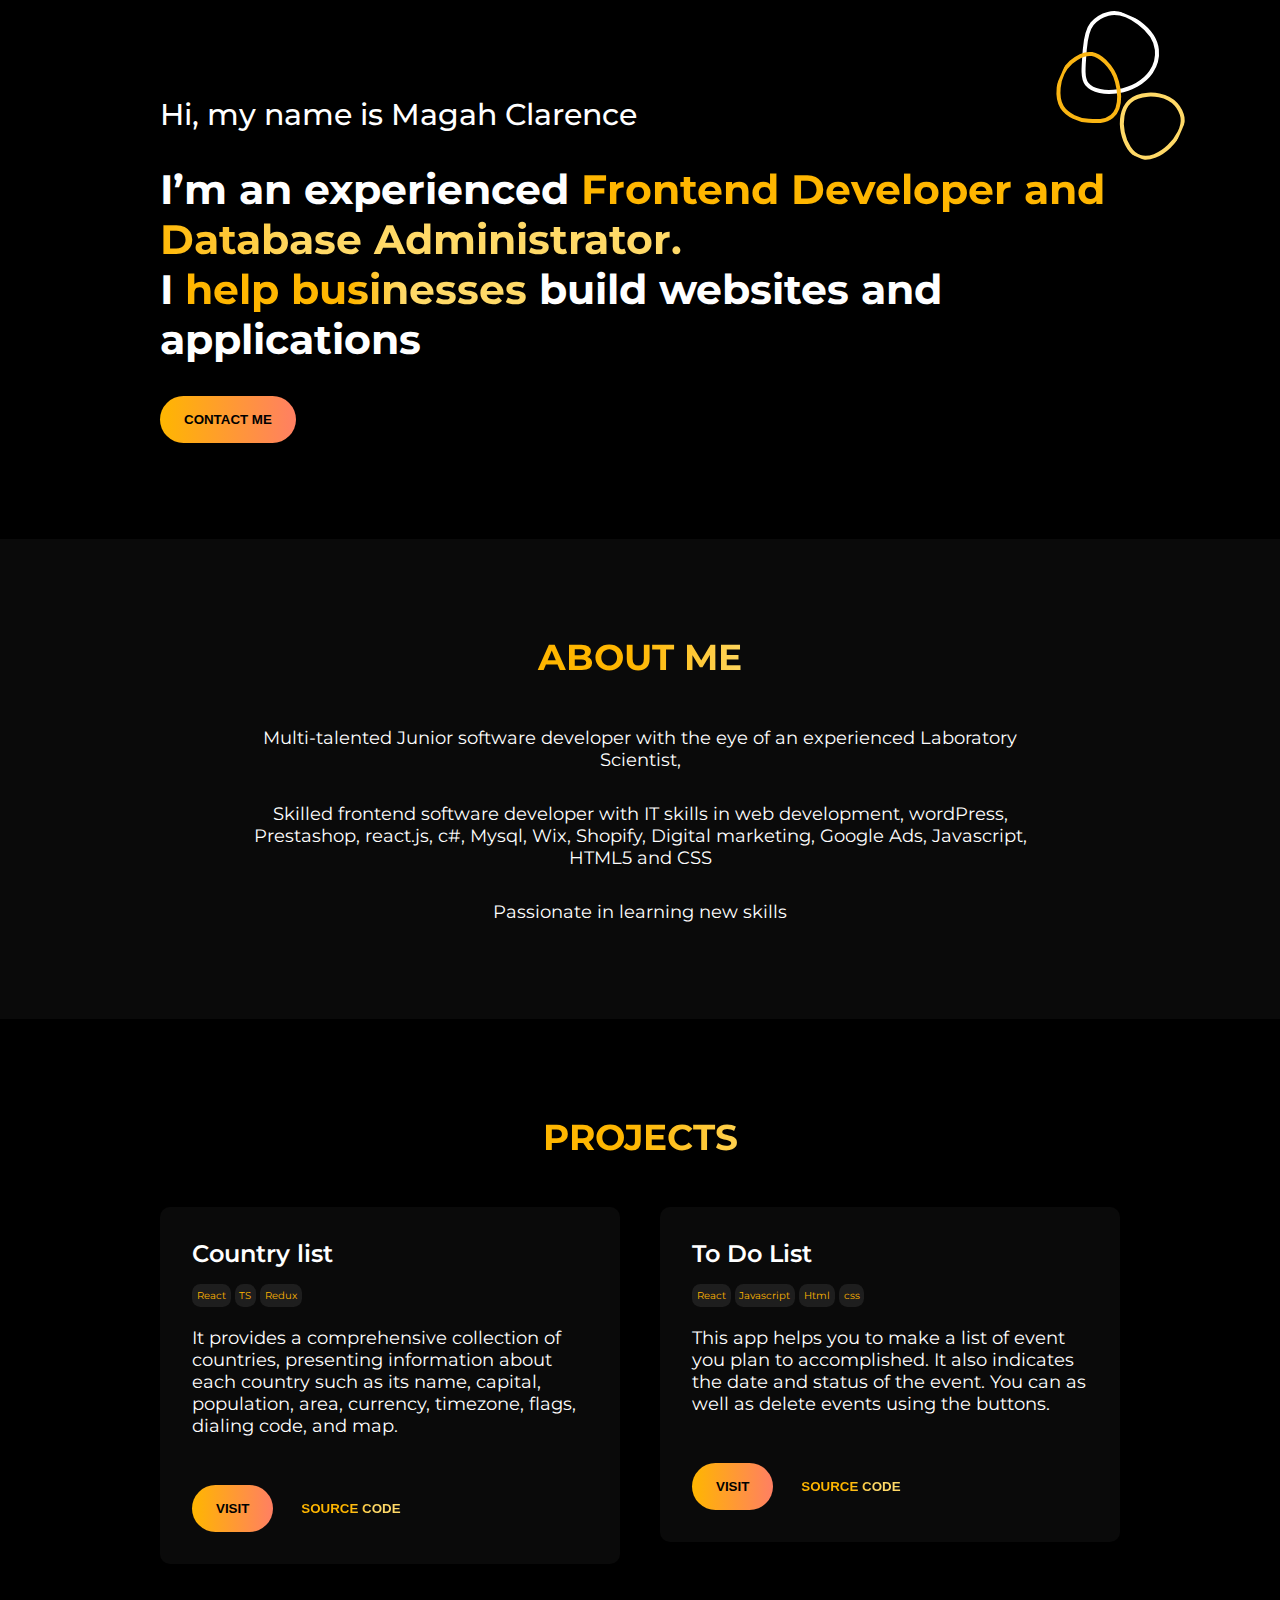
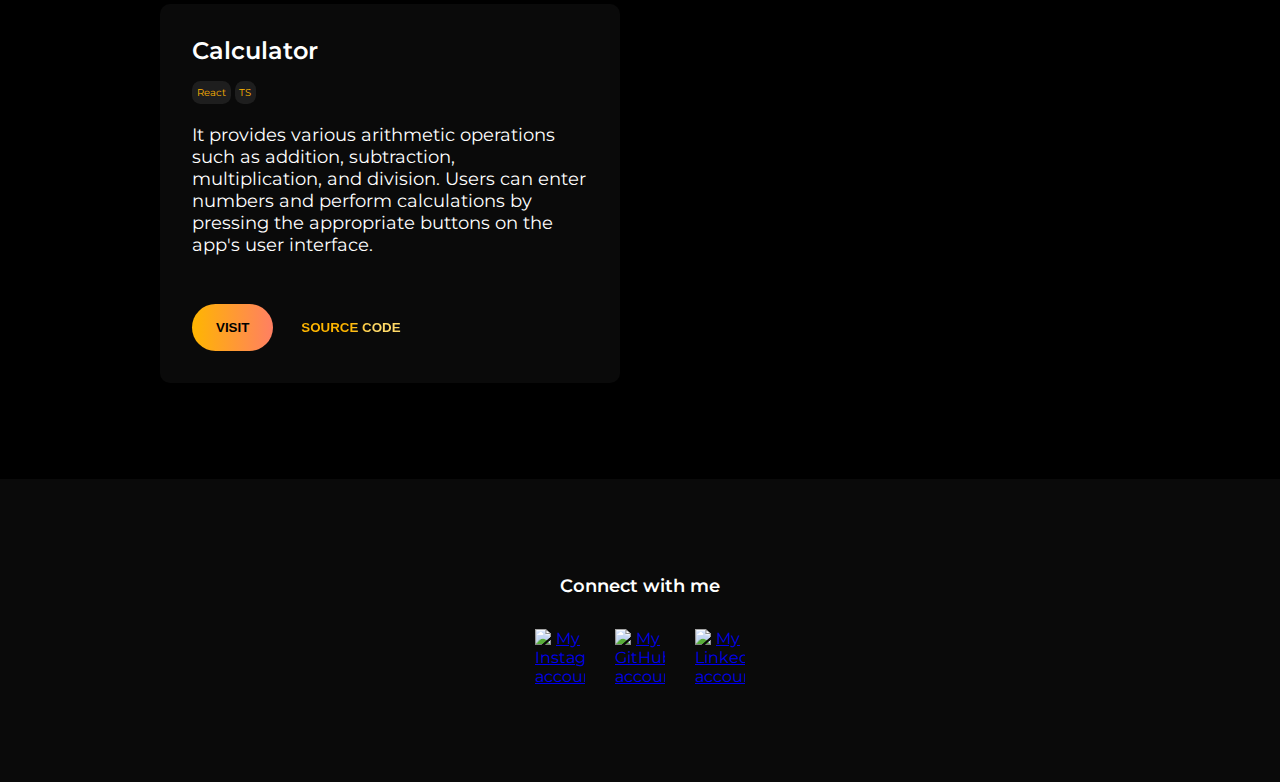
==== index.html @ 9bfbe5be "Update and rename portfolio.html to index.html" ====
<!DOCTYPE html>
<html lang="en">
  <head>
    <meta charset="UTF-8" />
    <meta http-equiv="X-UA-Compatible" content="IE=edge" />
    <meta name="viewport" content="width=device-width, initial-scale=1.0" />
    <link href="portfolio.css" rel="stylesheet" />
    <link rel="preconnect" href="https://fonts.googleapis.com" />
    <link rel="preconnect" href="https://fonts.gstatic.com" crossorigin />
    <link
      href="https://fonts.googleapis.com/css2?family=Montserrat:wght@400;500;700;900&display=swap"
      rel="stylesheet"
    />
    <title>Portfolio - Clarence</title>
  </head>
  <body>
    <header class="container-full">
      <h1 class="title">
        <span class="name mb-2">Hi, my name is Magah Clarence</span>
        <span class="mb-2">
          I’m an experienced
          <mark class="primary-gradient">Frontend Developer and Database Administrator.</mark> <br />
          I <mark class="primary-gradient">help businesses</mark> build
          websites and applications
        </span>
      </h1>
      <button class="btn btn-primary">contact me</button>
      <svg
        width="173"
        height="169"
        viewBox="0 0 173 169"
        fill="none"
        xmlns="http://www.w3.org/2000/svg"
      >
        <g clip-path="url(#clip0_27_3)">
          <path
            d="M108.13 71.9678C94.0525 93.0705 55.5222 98.2166 43.8255 83.9831C39.4053 78.5963 40.1906 68.961 41.7785 49.6757C43.2292 32.0322 46.6848 26.693 49.1103 23.7792C53.2743 18.8467 58.8989 15.3655 65.1655 13.8201C79.2809 10.4986 91.0189 19.1819 96.0002 22.8677C100.707 26.3459 112.369 34.9743 113.886 49.7293C115.04 61.0126 109.628 69.7124 108.13 71.9678V71.9678Z"
            stroke="white"
            stroke-width="4"
            stroke-miterlimit="10"
          />
          <path
            d="M73.9647 81.6592C74.7219 84.4514 80.7888 106.715 68.7955 116.515C62.1224 122.005 52.6708 121.306 45.6345 120.828C40.478 120.579 35.4311 119.262 30.8159 116.95C27.9886 115.514 22.6651 112.795 19.0348 107.066C14.4913 99.9245 15.2187 92.3852 15.6676 87.8073C15.9973 84.3709 17.4291 71.6907 28.0259 62.3572C31.1379 59.6198 39.1306 52.5923 48.9945 54.099C54.9688 55.0119 58.8765 58.6738 62.2947 61.8583C67.9163 67.2802 71.9482 74.1225 73.9647 81.6592V81.6592Z"
            stroke="#FAB513"
            stroke-width="4"
            stroke-miterlimit="10"
          />
          <path
            d="M139.53 117.718C142.189 135.907 114.962 163.203 96.8727 156.923C79.9364 151.045 71.7374 115.979 86.5757 101.636C96.9917 91.5727 115.227 95.1979 116.219 95.4077C119.782 96.169 127.253 97.8638 133.127 104.489C136.452 108.218 138.67 112.793 139.53 117.718V117.718Z"
            stroke="#FFD967"
            stroke-width="4"
            stroke-miterlimit="10"
          />
        </g>
        <defs>
          <clipPath id="clip0_27_3">
            <rect
              width="132.818"
              height="126.493"
              fill="white"
              transform="translate(121.844 168.907) rotate(-156.545)"
            />
          </clipPath>
        </defs>
      </svg>
    </header>
    <main>
      <section class="with-bg">
        <div class="about-me container-center">
          <h2 class="primary-gradient uppercase mb-3">About me</h2>
          <p class="mb-2">
            Multi-talented Junior software developer with the eye of an experienced Laboratory Scientist,
          </p>
          <p class="mb-2">
            Skilled frontend software developer with IT skills in web development, wordPress, Prestashop,
			react.js, c#, Mysql, Wix, Shopify, Digital marketing, Google Ads, Javascript, HTML5 and CSS
          </p>
          <p>Passionate in learning new skills</p>
        </div>
      </section>
      <section class="container-full projects-section">
        <h2 class="primary-gradient uppercase mb-3">projects</h2>
        <div class="projects">
          <div class="project">
            <h3 class="title">Country list</h3>
            <div class="skills">
              <span>React</span>
              <span>TS</span>
              <span>Redux</span>
            </div>
            <p class="description">
              It provides a comprehensive collection of countries, presenting information about each country
			  such as its name, capital, population, area, currency, timezone, flags, dialing code, and map.
            </p>
            <div class="actions">
              <button class="btn btn-primary">Visit</button>
              <button class="btn btn-secondary">Source code</button>
            </div>
          </div>
          <div class="project">
            <h3 class="title">To Do List</h3>
            <div class="skills">
              <span>React</span>
              <span>Javascript</span>
              <span>Html</span>
              <span>css</span>
            </div>
            <p class="description">
              This app helps you to make a list of event you plan to accomplished. It also
              indicates the date and status of the event. You can as well as delete events 
			  using the buttons.
            </p>
            <div class="actions">
              <button class="btn btn-primary">Visit</button>
              <button class="btn btn-secondary">Source code</button>
            </div>
          </div>
          <div class="project">
            <h3 class="title">Calculator</h3>
            <div class="skills">
              <span>React</span>
              <span>TS</span>
            </div>
            <p class="description">
              It provides various arithmetic operations such as addition, 
			  subtraction, multiplication, and division. Users can enter numbers and 
			  perform calculations by pressing the appropriate buttons on the app's user interface.
            </p>
            <div class="actions">
              <button class="btn btn-primary">Visit</button>
              <button class="btn btn-secondary">Source code</button>
            </div>
          </div>
        </div>
      </section>
    </main>
    <footer class="with-bg">
      <p>Connect with me</p>
      <ul>
        <li>
          <a href="https://www.instagram.com/clarence_khalifa">
            <img src="https://png.pngtree.com/png-vector/20221018/ourmid/pngtree-instagram-icon-png-image_6315974.png" alt="My Instagram account" />
          </a>
        </li>
        <li>
          <a href="https://github.com/clarence-debug">
            <img src="https://img.icons8.com/nolan/512/github.png" alt="My GitHub account" />
          </a>
        </li>
        <li>
          <a href="https://www.linkedin.com/in/clarence-abwendo-magah">
            <img src="https://cdn-icons-png.flaticon.com/512/174/174857.png" alt="My LinkedIn account" />
          </a>
        </li>
      </ul>
    </footer>
  </body>
</html>
---- portfolio.css ----
html {
  box-sizing: border-box;
  font-size: 16px;
}

*,
*:before,
*:after {
  box-sizing: inherit;
}

body,
h1,
h2,
h3,
h4,
h5,
h6,
p,
ol,
ul {
  margin: 0;
  padding: 0;
  font-weight: normal;
}

ol,
ul {
  list-style: none;
}

img {
  max-width: 100%;
  height: auto;
}
:root {
  --primary-color: #ffb600;
  --primary-light-color: #ffd967;
  --accent-color: #ff7f63;
  --black: #000;
  --white: #fff;
  --background-color: #0a0a0a;
}
body {
  font-family: 'Montserrat', sans-serif;
  background-color: var(--black);
  color: var(--white);
  max-width: 2500px;
  margin: 0 auto;
}
p {
  font-size: 18px;
  line-height: 22px;
}

h1 {
  font-size: calc(35px + 10 * (100vw - 360px) / 1560);
  font-weight: 700;
}

h2 {
  font-size: calc(30px + 10 * (100vw - 360px) / 1560);
  font-weight: 700;
}

h3 {
  font-size: calc(23px + 2 * (100vw - 360px) / 1560);
  font-weight: 600;
}

header {
  display: flex;
  flex-direction: column;
  align-items: start;
  position: relative;
}

header span {
  display: block;
}

header .title .name {
  font-weight: 500;
  font-size: calc(18px + 20 * (100vw - 360px) / 1560);
}

header svg {
  position: absolute;
  top: 0;
  right: 0;
  z-index: -1;
}

.projects-section {
  text-align: center;
}

.about-me {
  text-align: center;
}

.projects {
  display: grid;
  grid-template-columns: repeat(auto-fit, minmax(350px, 1fr));
  grid-gap: 40px;
  align-items: start;
}

.project {
  text-align: start;
  background: var(--background-color);
  border-radius: 10px;
  padding: 2rem;
}
.project .title {
  margin-bottom: 1rem;
}
.project .description {
  margin-top: 1.5rem;
}
.skills span {
  background: #1e1e1e;
  border-radius: 8.5px;
  color: var(--primary-color);
  font-size: 10px;
  padding: 0.3rem;
}
.actions {
  margin-top: 3rem;
}

/* Utility */
.container-full {
  width: 70%;
  max-width: 1500px;
  margin: 0 auto;
  padding: 6rem;
}
.container-center {
  width: 40%;
  margin: 0 auto;
  padding: 6rem;
}

.with-bg {
  background: var(--background-color);
}

.primary-gradient {
  background: linear-gradient(
    90.13deg,
    var(--primary-color) 49.01%,
    var(--primary-light-color) 63.71%
  );
  -webkit-background-clip: text;
  -webkit-text-fill-color: transparent;
  background-clip: text;
  text-fill-color: transparent;
}

.uppercase {
  text-transform: uppercase;
}
.mb-2 {
  margin-bottom: 2rem;
}
.mb-3 {
  margin-bottom: 3rem;
}

.btn {
  border-radius: 33.5px;
  padding: 1rem 1.5rem;
  border: 0;
  outline: none;
  font-weight: 900;
  text-transform: uppercase;
  cursor: pointer;
  transition: all 0.3s ease;
}
.btn-primary {
  background: linear-gradient(
    90deg,
    var(--primary-color) -0.13%,
    var(--accent-color) 100.17%
  );
  color: var(--black);
}
.btn-secondary {
  background: linear-gradient(
    90.13deg,
    var(--primary-color) 49.01%,
    var(--primary-light-color) 63.71%
  );
  -webkit-background-clip: text;
  -webkit-text-fill-color: transparent;
  background-clip: text;
  text-fill-color: transparent;
}

.btn:hover {
  transform: translateY(-2px);
}

footer {
  text-align: center;
  padding: 6rem;
}
footer p {
  margin-bottom: 2rem;
  font-weight: 600;
}
footer ul {
  display: flex;
  justify-content: center;
  gap: 30px;
}
footer ul li img {
  max-width: 50px;
}

@media (max-width: 1500px) {
  .container-full {
    width: 90%;
  }
  .container-center {
    width: 80%;
  }
}

@media (max-width: 515px) {
  header {
    text-align: center;
    width: 100%;
  }
  header .btn {
    margin: 0 auto;
  }
  .container-full {
    width: 100%;
    padding: 6rem 2rem;
  }
  .container-center {
    padding: 6rem 2rem;
    width: 100%;
  }
}
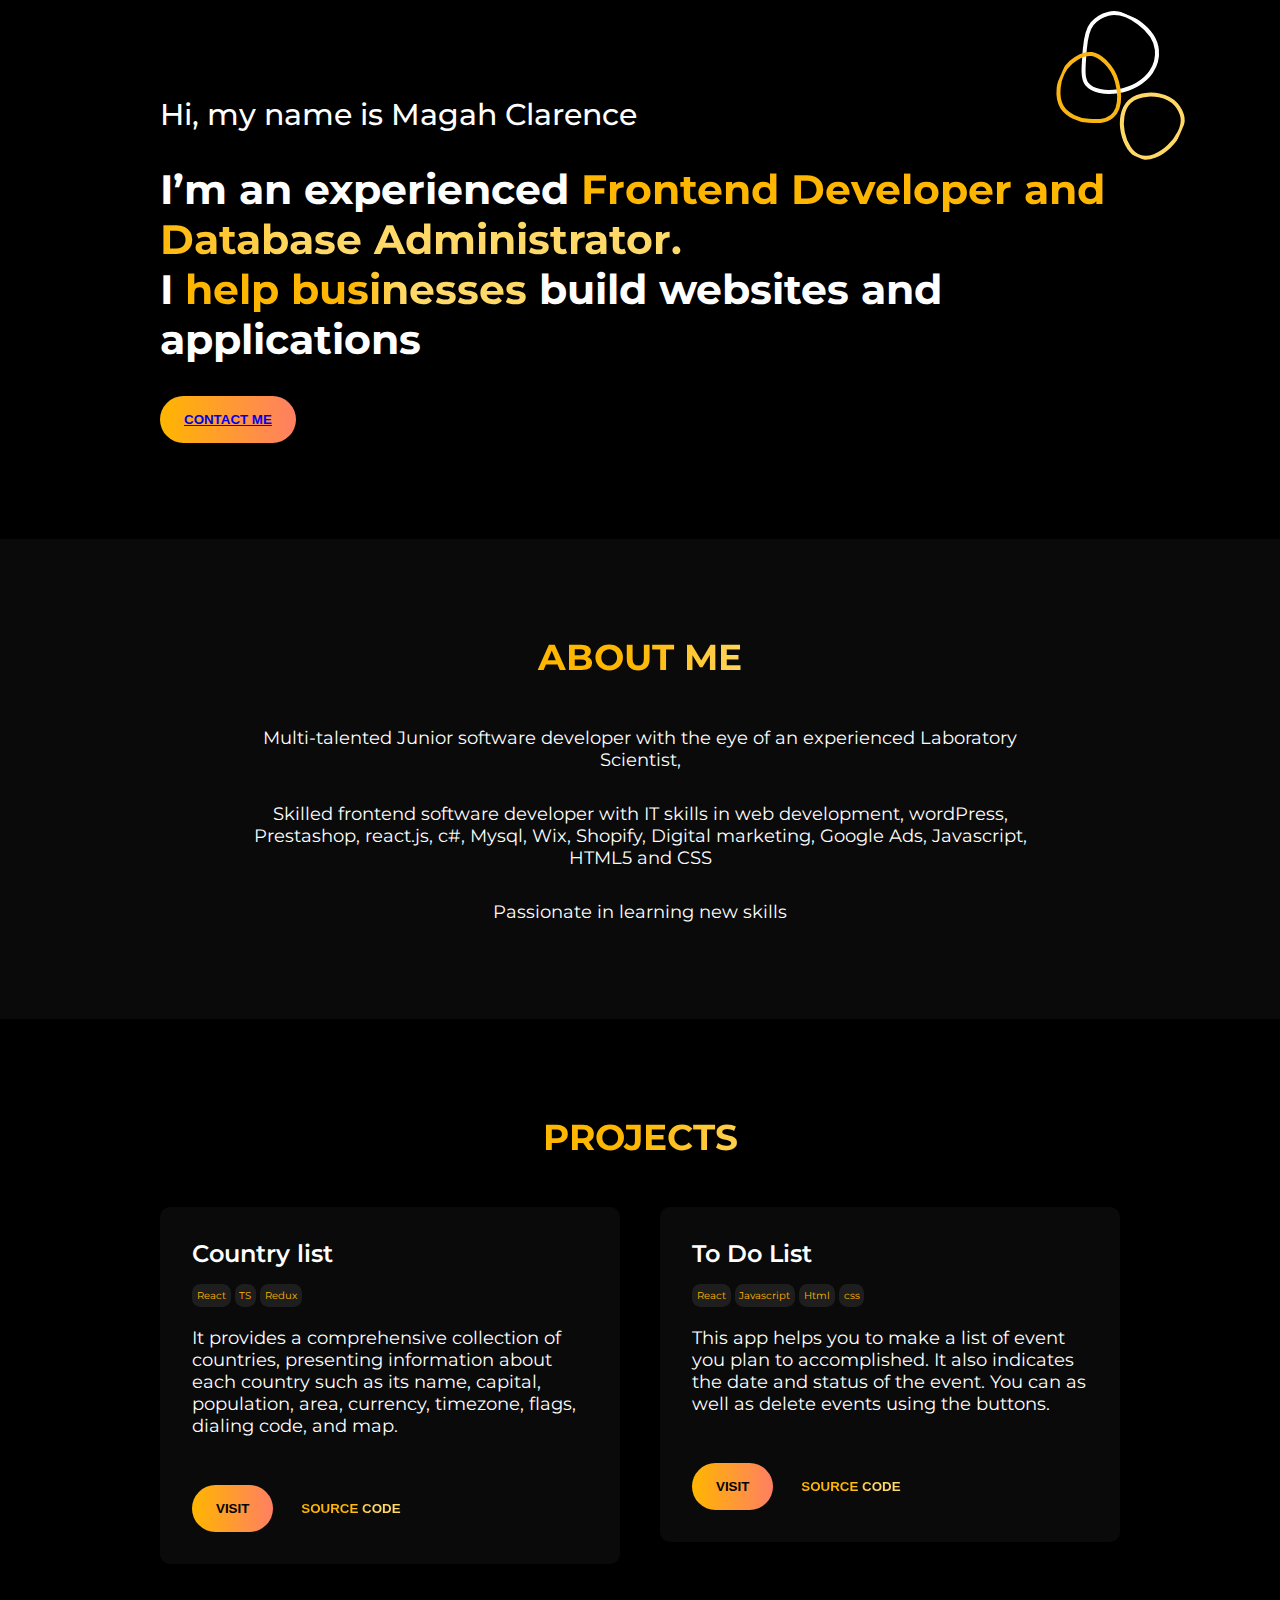
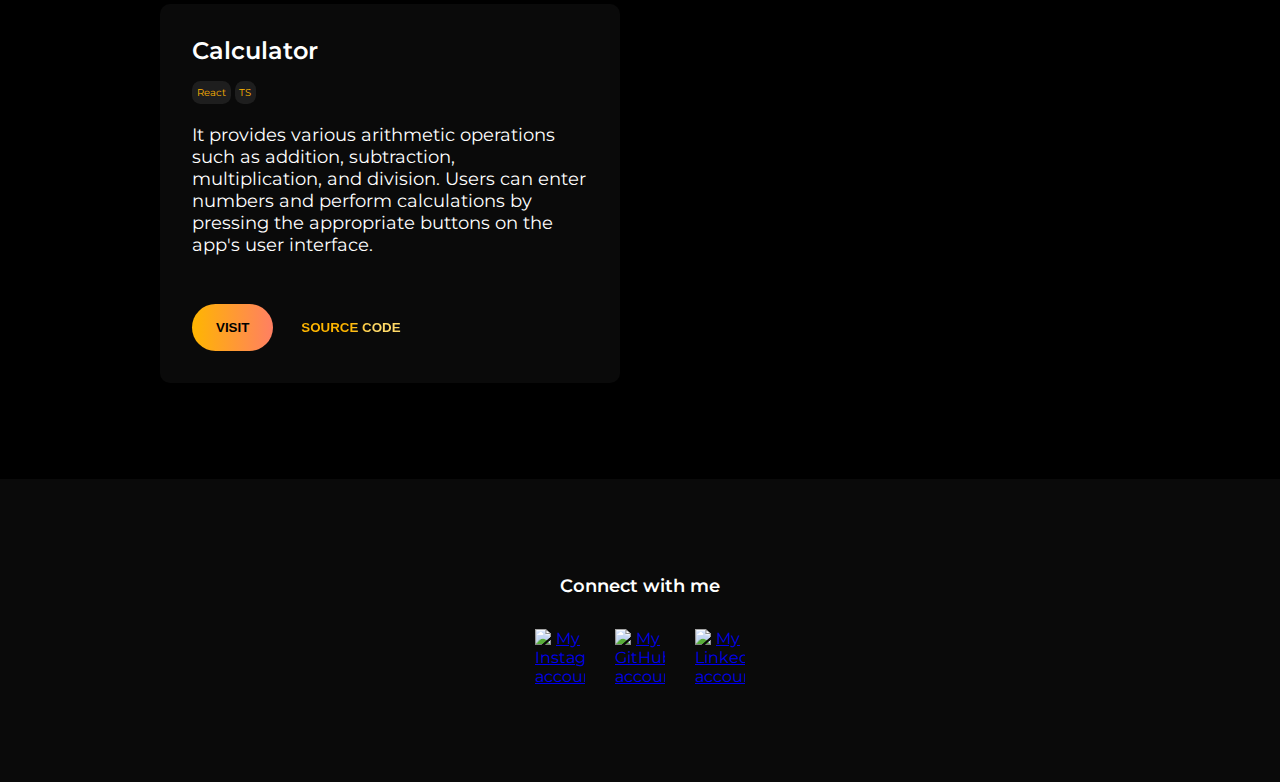
==== commit a5d3786f: "Update index.html" ====
--- a/index.html
+++ b/index.html
@@ -24,7 +24,7 @@
           websites and applications
         </span>
       </h1>
-      <button class="btn btn-primary">contact me</button>
+      <button class="btn btn-primary"> <a href="https://docs.google.com/document/d/1rPs1Rl8TO4i037OHjZTylea-aXwZDocu/edit">contact me</a> </button> 
       <svg
         width="173"
         height="169"
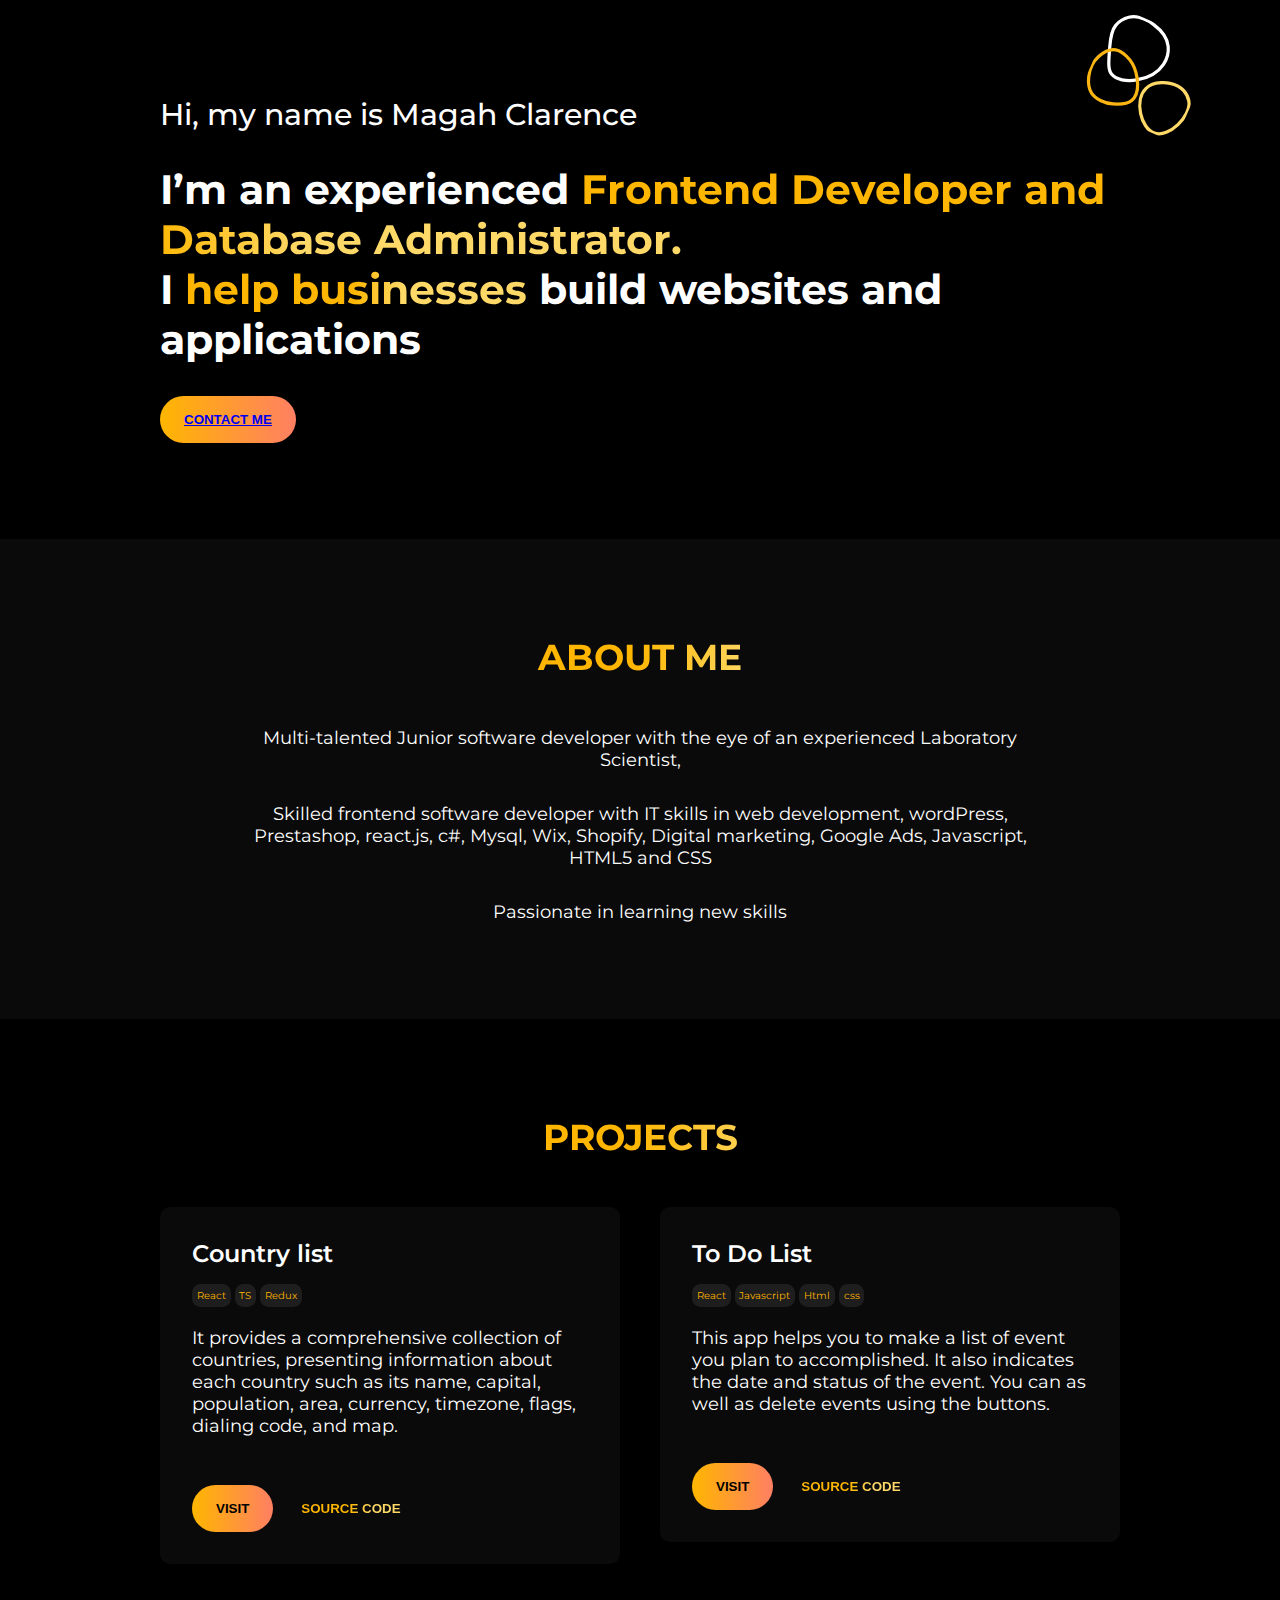
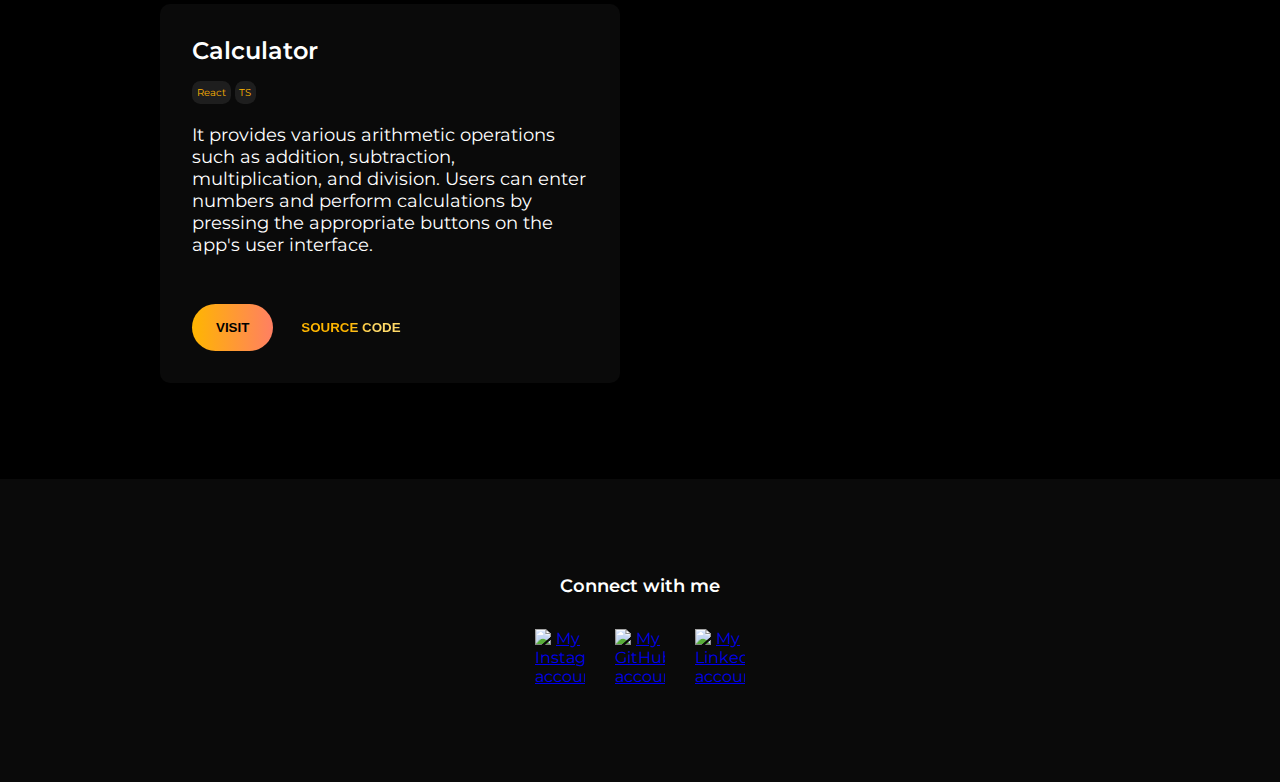
==== commit 1a2bd28b: "Update index.html" ====
--- a/index.html
+++ b/index.html
@@ -26,8 +26,8 @@
       </h1>
       <button class="btn btn-primary"> <a href="https://docs.google.com/document/d/1rPs1Rl8TO4i037OHjZTylea-aXwZDocu/edit">contact me</a> </button> 
       <svg
-        width="173"
-        height="169"
+        width="140"
+        height="149"
         viewBox="0 0 173 169"
         fill="none"
         xmlns="http://www.w3.org/2000/svg"
@@ -138,7 +138,7 @@
       <p>Connect with me</p>
       <ul>
         <li>
-          <a href="https://www.instagram.com/clarence_khalifa">
+          <a href="https://instagram.com/clarence_khalifa?igshid=MzMyNGUyNmU2YQ%3D%3D&utm_source=qr">
             <img src="https://png.pngtree.com/png-vector/20221018/ourmid/pngtree-instagram-icon-png-image_6315974.png" alt="My Instagram account" />
           </a>
         </li>
@@ -148,7 +148,7 @@
           </a>
         </li>
         <li>
-          <a href="https://www.linkedin.com/in/clarence-abwendo-magah">
+          <a href="https://www.linkedin.com/in/magah-clarence-a3ab4385?utm_source=share&utm_campaign=share_via&utm_content=profile&utm_medium=ios_app">
             <img src="https://cdn-icons-png.flaticon.com/512/174/174857.png" alt="My LinkedIn account" />
           </a>
         </li>
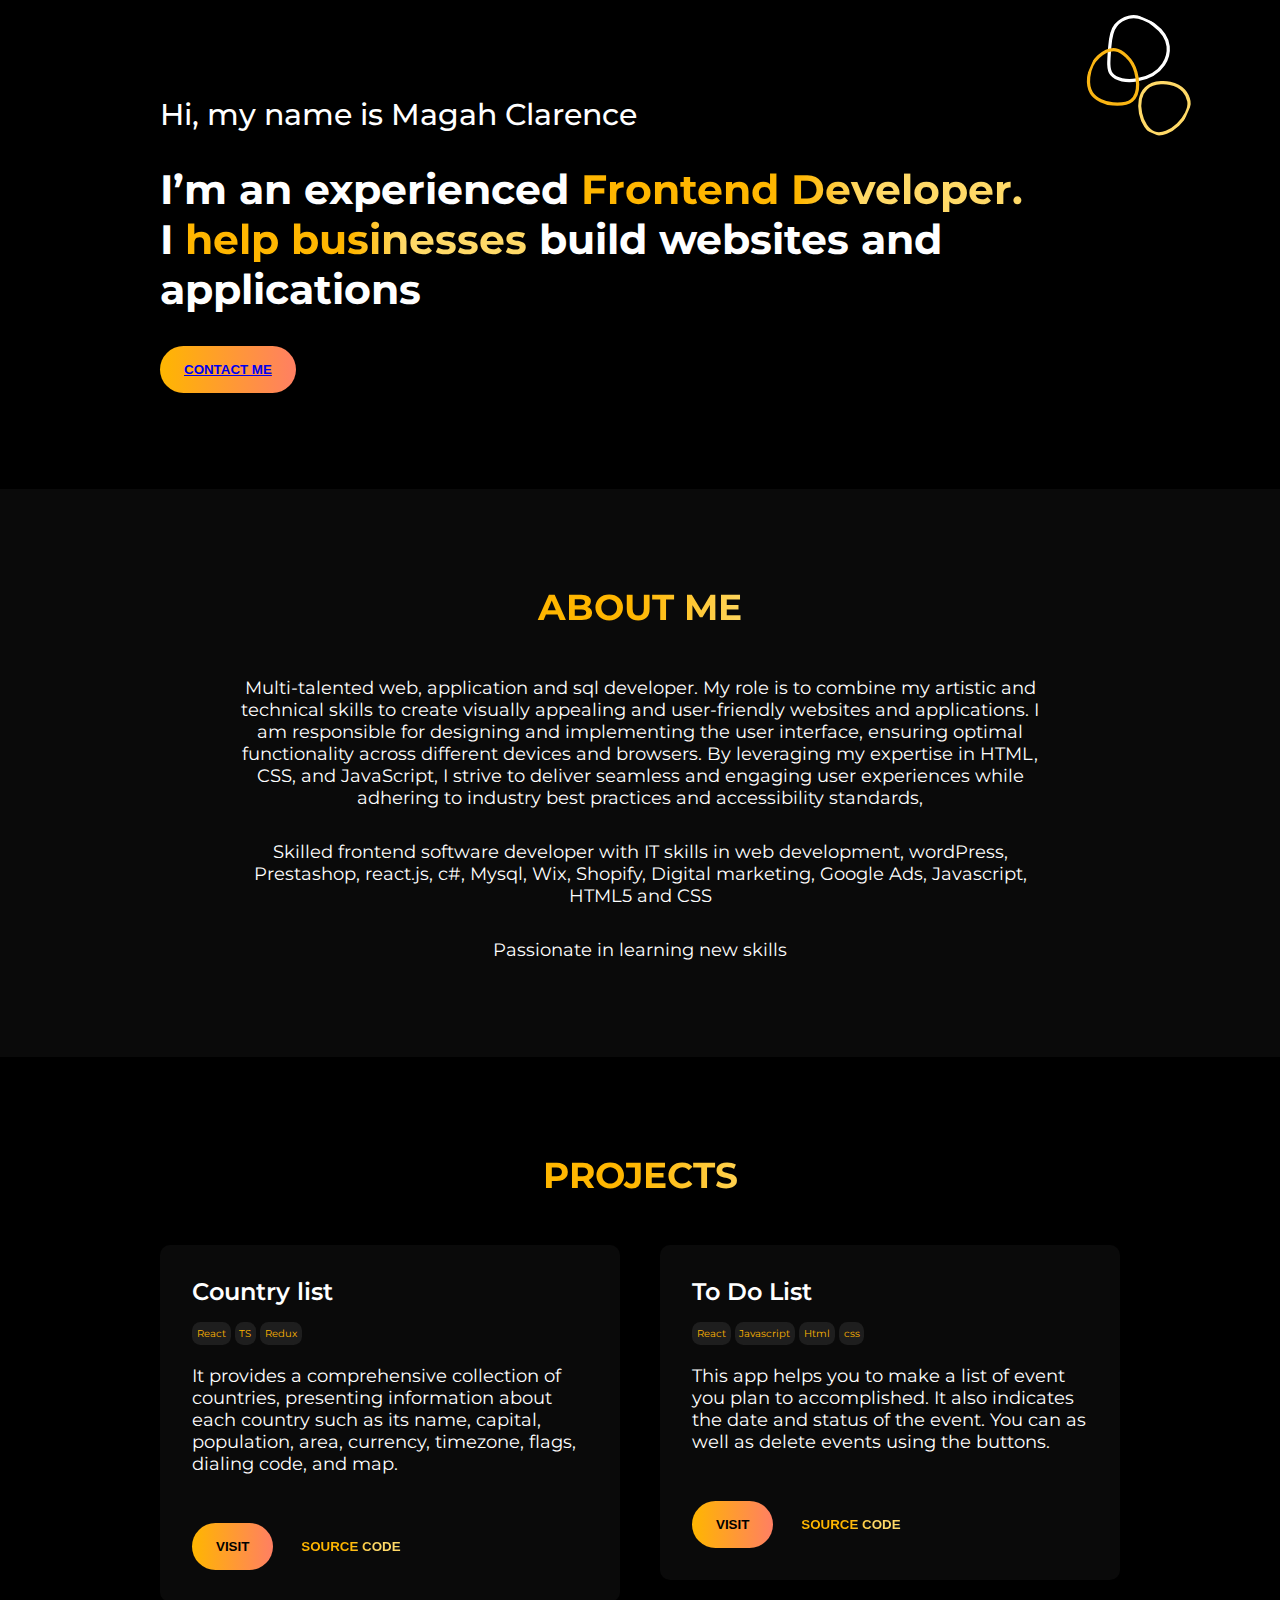
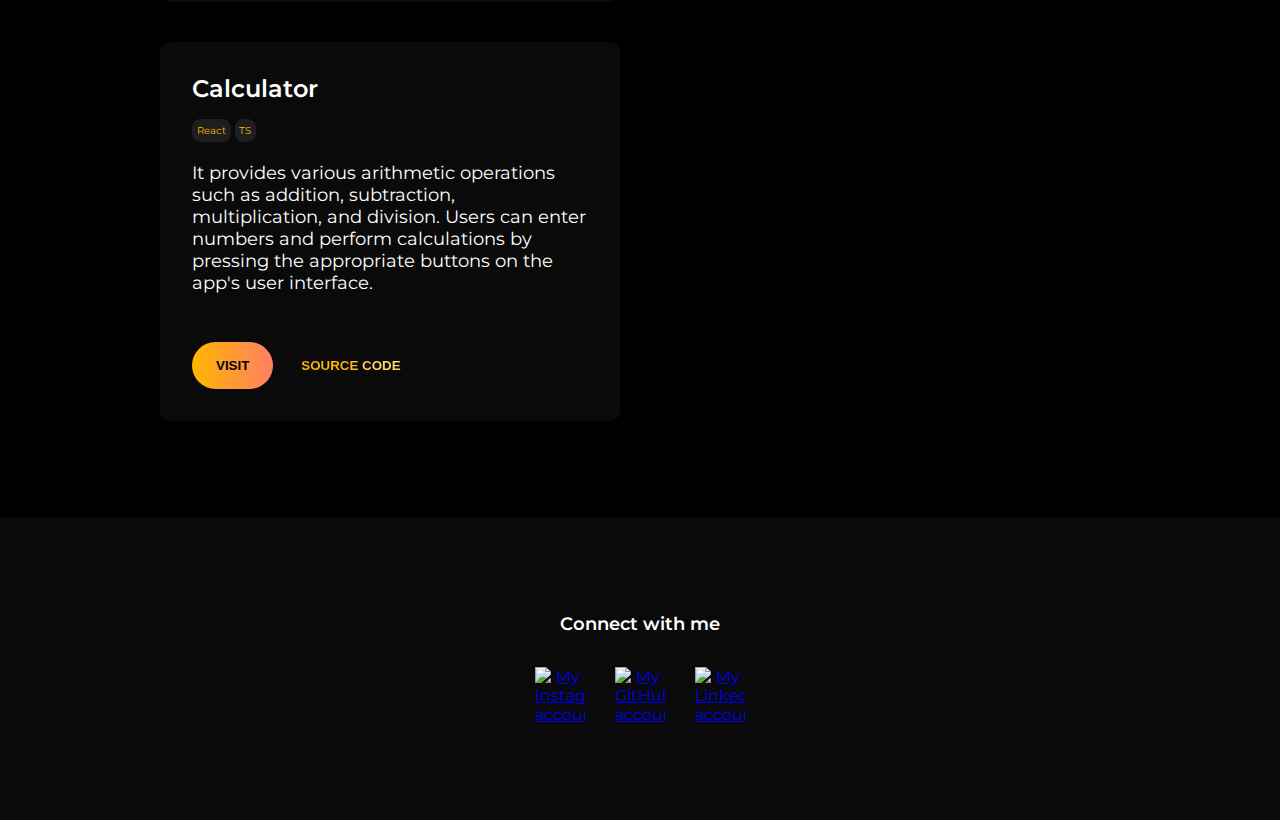
==== commit 6d10485d: "update about me" ====
--- a/index.html
+++ b/index.html
@@ -19,7 +19,7 @@
         <span class="name mb-2">Hi, my name is Magah Clarence</span>
         <span class="mb-2">
           I’m an experienced
-          <mark class="primary-gradient">Frontend Developer and Database Administrator.</mark> <br />
+          <mark class="primary-gradient">Frontend Developer.</mark> <br />
           I <mark class="primary-gradient">help businesses</mark> build
           websites and applications
         </span>
@@ -69,7 +69,11 @@
         <div class="about-me container-center">
           <h2 class="primary-gradient uppercase mb-3">About me</h2>
           <p class="mb-2">
-            Multi-talented Junior software developer with the eye of an experienced Laboratory Scientist,
+            Multi-talented web, application and sql developer. My role is to combine my artistic and technical skills to create visually appealing 
+		  and user-friendly websites and applications. I am responsible for designing and implementing the user interface,
+		  ensuring optimal functionality across different devices and browsers. 
+		  By leveraging my expertise in HTML, CSS, and JavaScript, I strive to deliver seamless and
+		  engaging user experiences while adhering to industry best practices and accessibility standards,
           </p>
           <p class="mb-2">
             Skilled frontend software developer with IT skills in web development, wordPress, Prestashop,
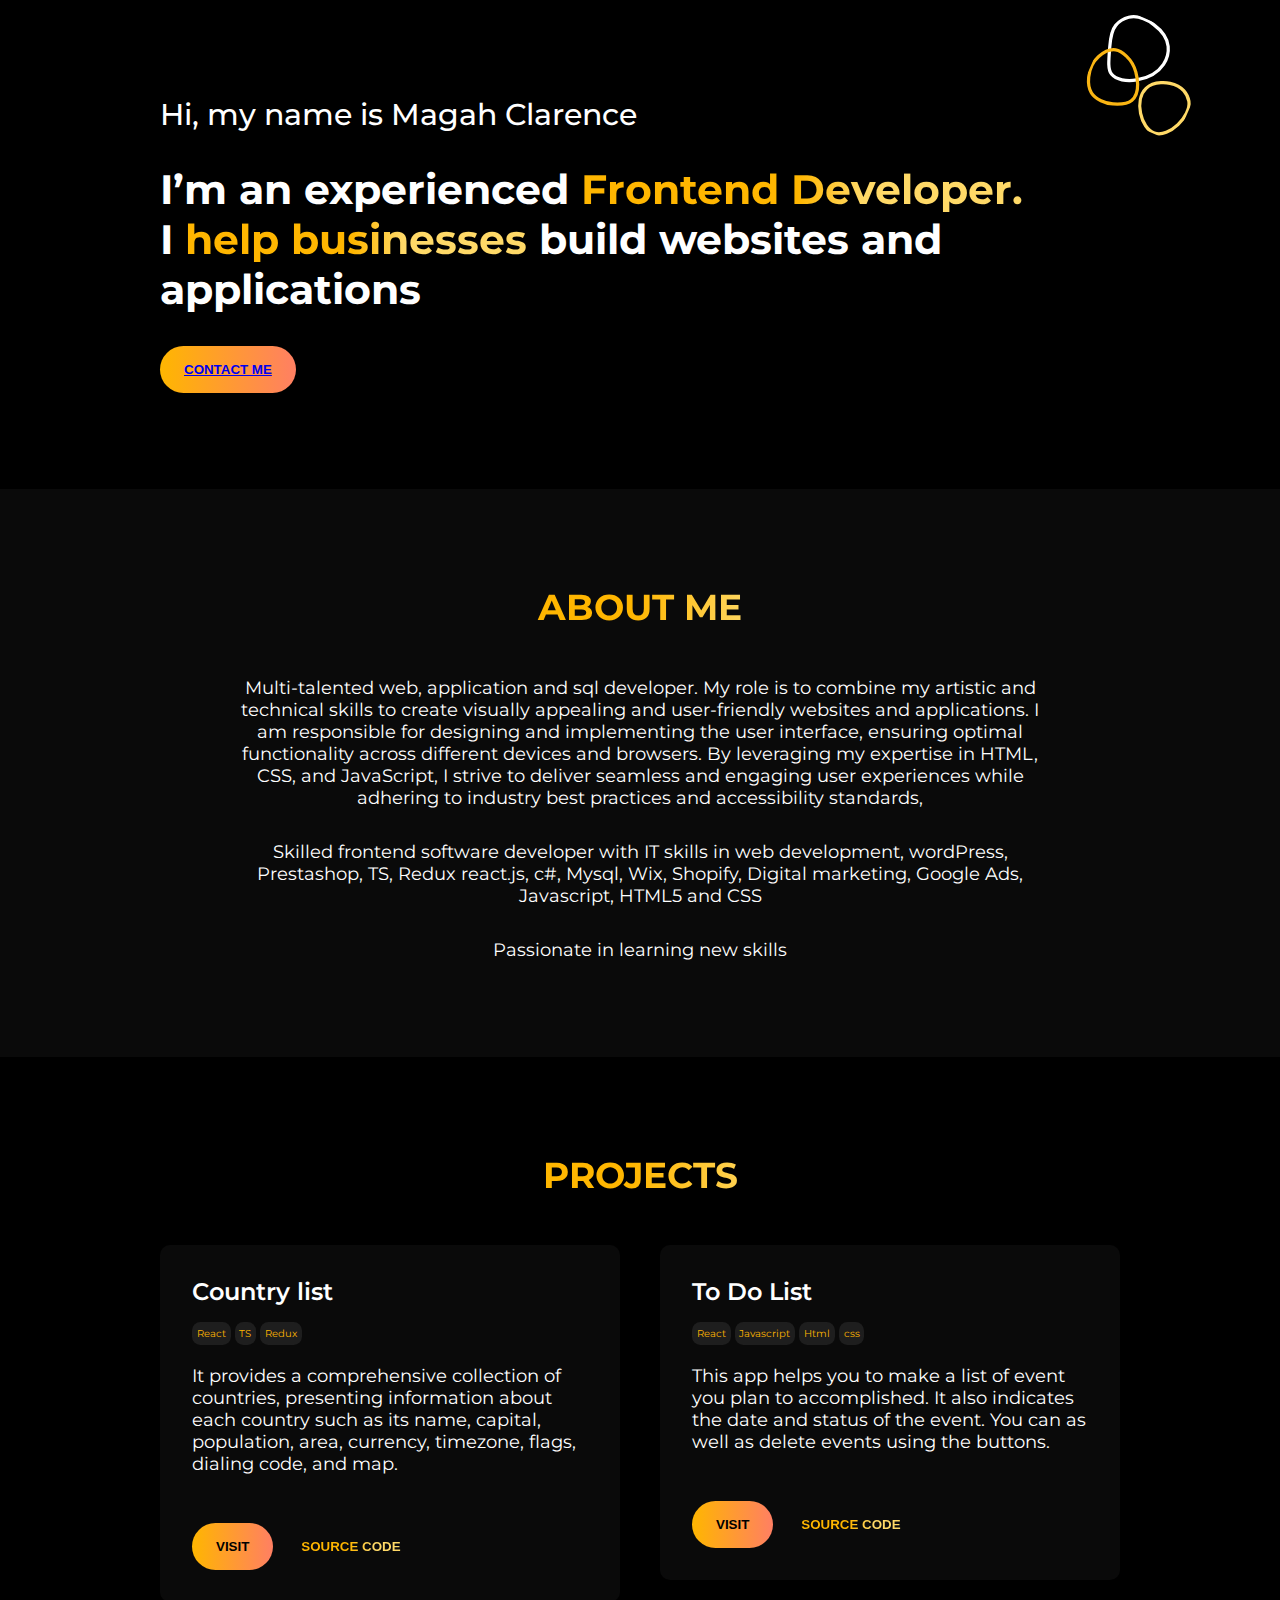
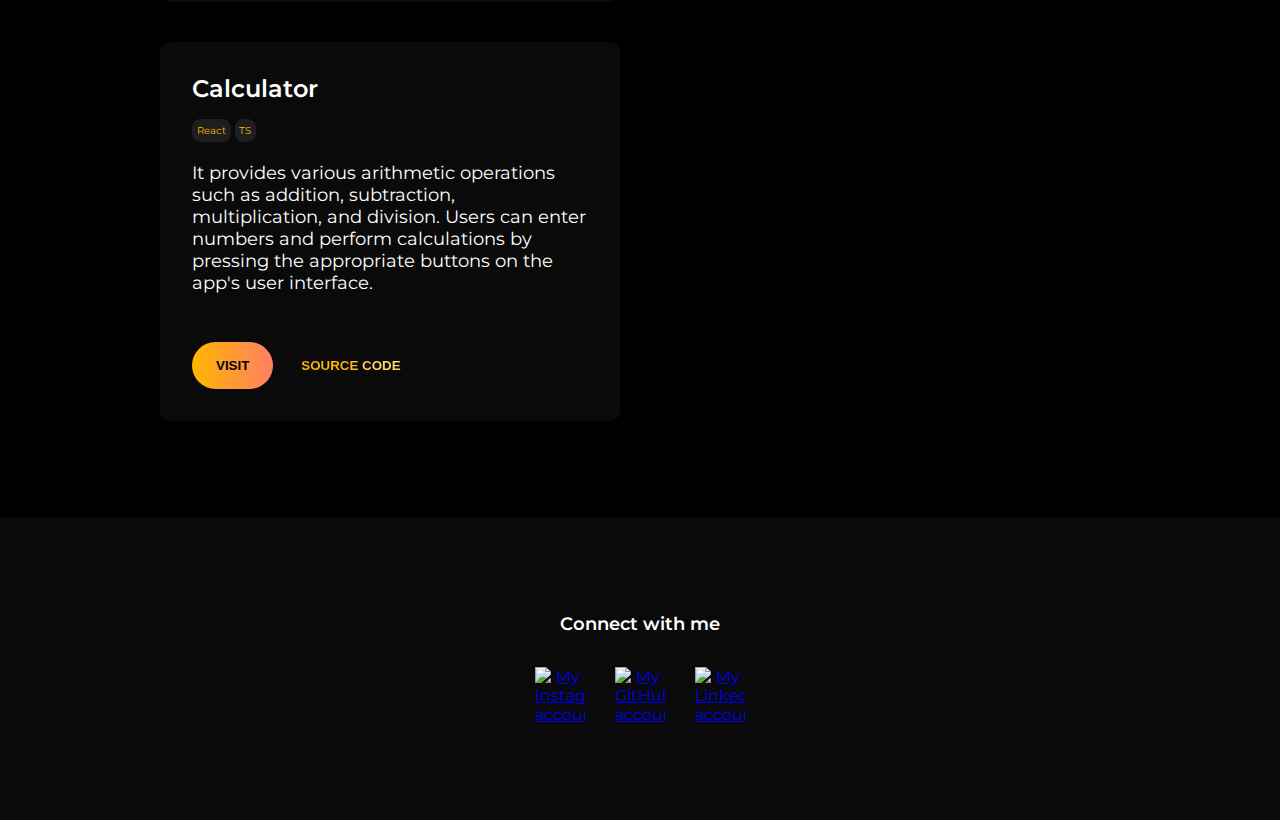
==== commit b1e18ecc: "Update index.html" ====
--- a/index.html
+++ b/index.html
@@ -76,7 +76,7 @@
 		  engaging user experiences while adhering to industry best practices and accessibility standards,
           </p>
           <p class="mb-2">
-            Skilled frontend software developer with IT skills in web development, wordPress, Prestashop,
+            Skilled frontend software developer with IT skills in web development, wordPress, Prestashop, TS, Redux
 			react.js, c#, Mysql, Wix, Shopify, Digital marketing, Google Ads, Javascript, HTML5 and CSS
           </p>
           <p>Passionate in learning new skills</p>
